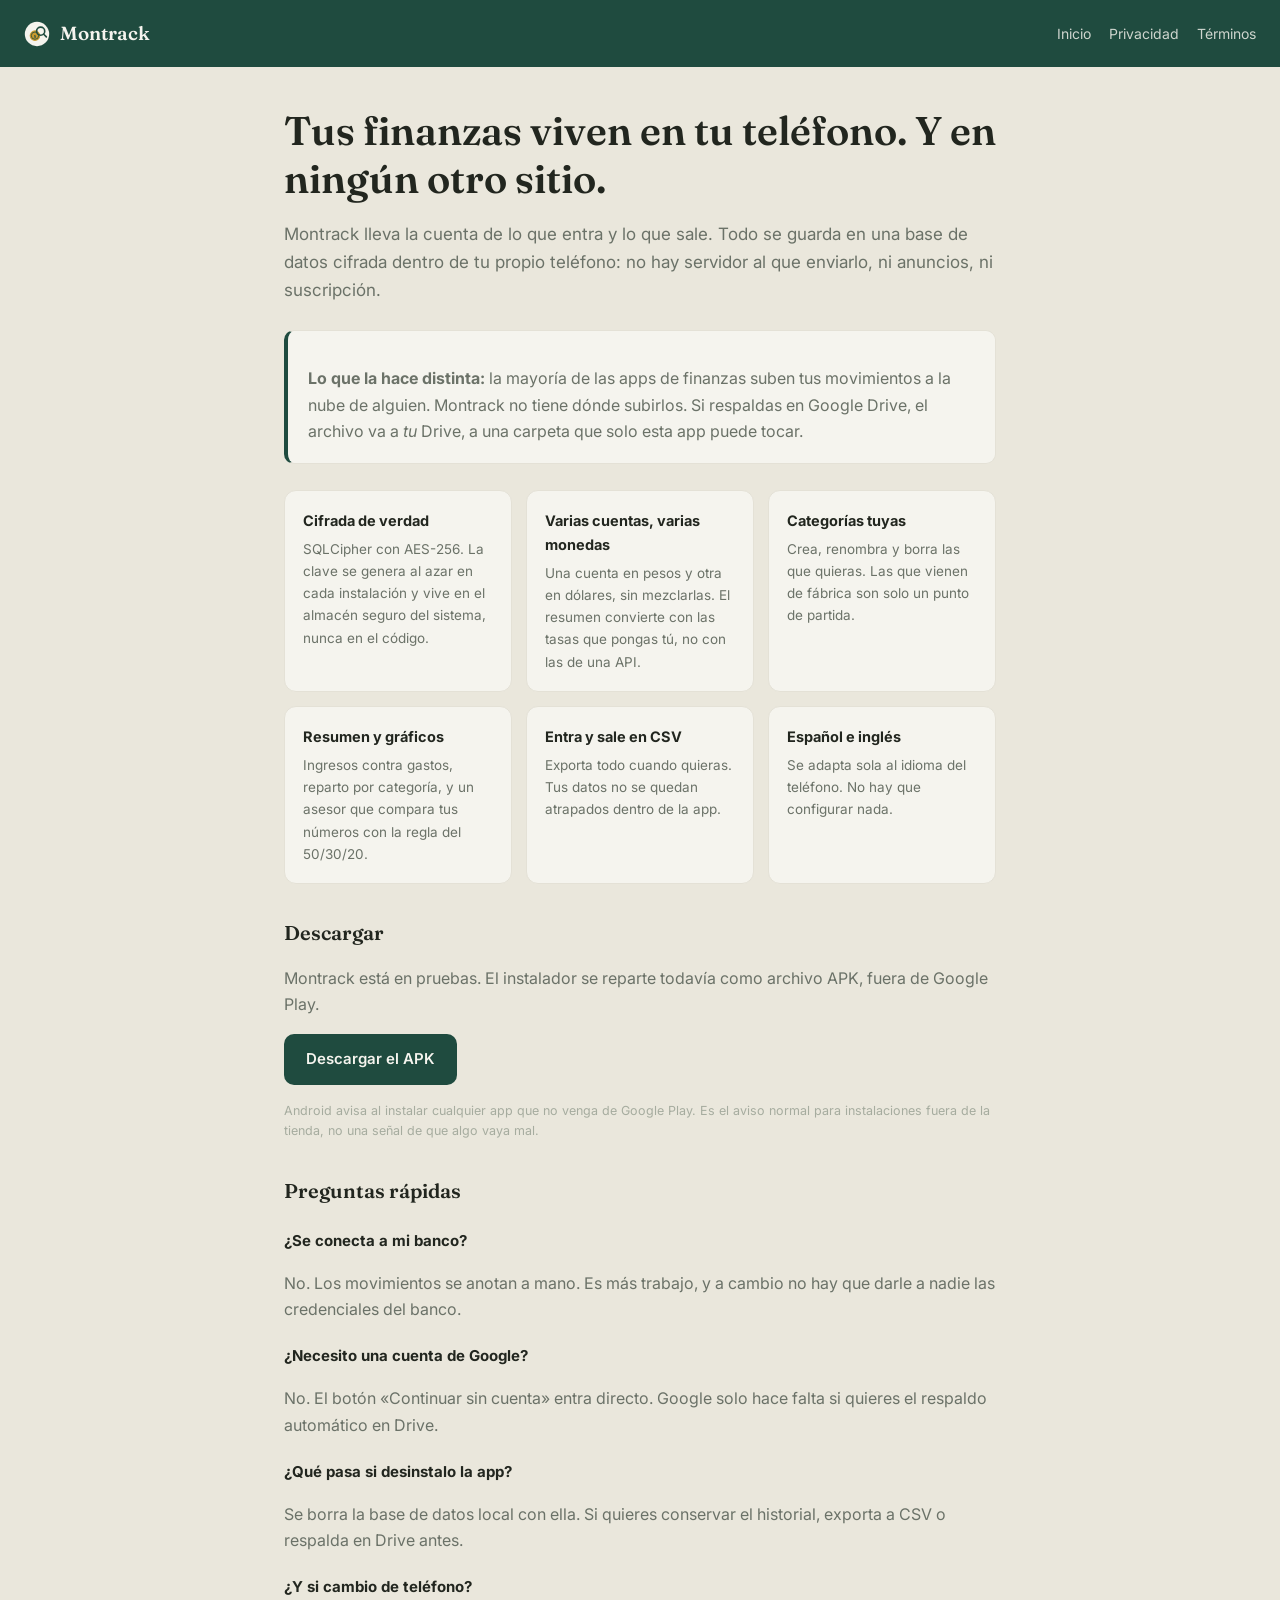
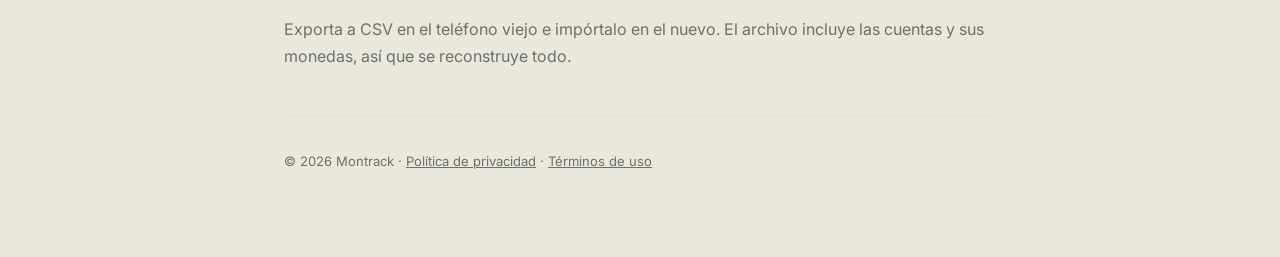
==== index.html @ bc291627 "Sitio de Montrack para app.869thesign.com Página informativa de la app, separada del repositorio del" ====
<!DOCTYPE html>
<html lang="es">
<head>
<meta charset="UTF-8" />
<meta name="viewport" content="width=device-width, initial-scale=1" />
<title>Montrack — Tus finanzas, en tu teléfono y de nadie más</title>
<meta name="description" content="App de finanzas personales para Android. Base de datos cifrada en tu propio teléfono, sin servidores, sin anuncios y sin suscripción." />
<link rel="preconnect" href="https://fonts.googleapis.com" />
<link rel="preconnect" href="https://fonts.gstatic.com" crossorigin />
<link href="https://fonts.googleapis.com/css2?family=Fraunces:opsz,wght@9..144,500;9..144,600&family=Inter:wght@400;500;600&family=IBM+Plex+Mono:wght@500&display=swap" rel="stylesheet" />
<link rel="stylesheet" href="/estilo.css" />
</head>
<body>

<header class="cabecera">
  <div class="marca">
    <svg width="26" height="26" viewBox="0 0 64 64" aria-hidden="true">
      <circle cx="32" cy="32" r="30" fill="#F5F4EE" />
      <circle cx="27" cy="36" r="13" fill="#C99A2E" />
      <circle cx="27" cy="36" r="9" fill="none" stroke="#1F4B3F" stroke-width="2" />
      <text x="27" y="41" text-anchor="middle" font-size="12" font-weight="700" fill="#1F4B3F" font-family="Georgia, serif">$</text>
      <circle cx="41" cy="25" r="10" fill="none" stroke="#1F4B3F" stroke-width="4" />
      <line x1="48" y1="32" x2="55" y2="39" stroke="#1F4B3F" stroke-width="4" stroke-linecap="round" />
    </svg>
    Montrack
  </div>
  <nav>
    <a href="/">Inicio</a>
    <a href="/privacy/">Privacidad</a>
    <a href="/terms/">Términos</a>
  </nav>
</header>

<main class="contenido">
  <h1>Tus finanzas viven en tu teléfono. Y en ningún otro sitio.</h1>
  <p class="entrada">
    Montrack lleva la cuenta de lo que entra y lo que sale. Todo se guarda en
    una base de datos cifrada dentro de tu propio teléfono: no hay servidor
    al que enviarlo, ni anuncios, ni suscripción.
  </p>

  <div class="destacado">
    <p><strong>Lo que la hace distinta:</strong> la mayoría de las apps de
    finanzas suben tus movimientos a la nube de alguien. Montrack no tiene
    dónde subirlos. Si respaldas en Google Drive, el archivo va a
    <em>tu</em> Drive, a una carpeta que solo esta app puede tocar.</p>
  </div>

  <div class="rejilla">
    <div class="rasgo">
      <h3>Cifrada de verdad</h3>
      <p>SQLCipher con AES-256. La clave se genera al azar en cada
      instalación y vive en el almacén seguro del sistema, nunca en el código.</p>
    </div>
    <div class="rasgo">
      <h3>Varias cuentas, varias monedas</h3>
      <p>Una cuenta en pesos y otra en dólares, sin mezclarlas. El resumen
      convierte con las tasas que pongas tú, no con las de una API.</p>
    </div>
    <div class="rasgo">
      <h3>Categorías tuyas</h3>
      <p>Crea, renombra y borra las que quieras. Las que vienen de fábrica
      son solo un punto de partida.</p>
    </div>
    <div class="rasgo">
      <h3>Resumen y gráficos</h3>
      <p>Ingresos contra gastos, reparto por categoría, y un asesor que
      compara tus números con la regla del 50/30/20.</p>
    </div>
    <div class="rasgo">
      <h3>Entra y sale en CSV</h3>
      <p>Exporta todo cuando quieras. Tus datos no se quedan atrapados
      dentro de la app.</p>
    </div>
    <div class="rasgo">
      <h3>Español e inglés</h3>
      <p>Se adapta sola al idioma del teléfono. No hay que configurar nada.</p>
    </div>
  </div>

  <h2>Descargar</h2>
  <p>
    Montrack está en pruebas. El instalador se reparte todavía como archivo
    APK, fuera de Google Play.
  </p>
  <p>
    <a class="boton" href="https://github.com/lgayc/montrack-web/releases/latest">Descargar el APK</a>
  </p>
  <p class="nota-boton">
    Android avisa al instalar cualquier app que no venga de Google Play. Es
    el aviso normal para instalaciones fuera de la tienda, no una señal de
    que algo vaya mal.
  </p>

  <h2>Preguntas rápidas</h2>

  <h3>¿Se conecta a mi banco?</h3>
  <p>No. Los movimientos se anotan a mano. Es más trabajo, y a cambio no hay
  que darle a nadie las credenciales del banco.</p>

  <h3>¿Necesito una cuenta de Google?</h3>
  <p>No. El botón «Continuar sin cuenta» entra directo. Google solo hace
  falta si quieres el respaldo automático en Drive.</p>

  <h3>¿Qué pasa si desinstalo la app?</h3>
  <p>Se borra la base de datos local con ella. Si quieres conservar el
  historial, exporta a CSV o respalda en Drive antes.</p>

  <h3>¿Y si cambio de teléfono?</h3>
  <p>Exporta a CSV en el teléfono viejo e impórtalo en el nuevo. El archivo
  incluye las cuentas y sus monedas, así que se reconstruye todo.</p>

  <footer class="pie">
    <p>
      © 2026 Montrack · <a href="/privacy/">Política de privacidad</a> ·
      <a href="/terms/">Términos de uso</a>
    </p>
  </footer>
</main>

</body>
</html>
---- estilo.css ----
/* Misma identidad visual que la app: verde profundo, papel cálido,
   Fraunces para titulares e Inter para el texto. */
:root {
  --tinta: #22261F;
  --tinta-suave: #6B7268;
  --tinta-tenue: #A6AC9F;
  --verde: #1F4B3F;
  --verde-claro: #2E7D5B;
  --oro: #C99A2E;
  --papel: #F5F4EE;
  --papel-hondo: #EAE7DC;
  --borde: #E4E1D6;
  --display: 'Fraunces', Georgia, serif;
  --cuerpo: 'Inter', -apple-system, BlinkMacSystemFont, sans-serif;
  --mono: 'IBM Plex Mono', ui-monospace, monospace;
}

* { box-sizing: border-box; }
body {
  margin: 0; background: var(--papel-hondo); color: var(--tinta);
  font-family: var(--cuerpo); line-height: 1.65; -webkit-font-smoothing: antialiased;
}
a { color: var(--verde); }

.cabecera {
  background: var(--verde); color: var(--papel);
  padding: 18px 24px; display: flex; align-items: center; justify-content: space-between;
  flex-wrap: wrap; gap: 12px;
}
.marca { display: flex; align-items: center; gap: 10px; font-family: var(--display); font-weight: 600; font-size: 19px; }
.cabecera nav { display: flex; gap: 18px; font-size: 14px; }
.cabecera nav a { color: var(--papel); opacity: .82; text-decoration: none; }
.cabecera nav a:hover { opacity: 1; text-decoration: underline; }

.contenido { max-width: 760px; margin: 0 auto; padding: 40px 24px 72px; }
.tarjeta { background: var(--papel); border: 1px solid var(--borde); border-radius: 14px; padding: 28px; }

h1 { font-family: var(--display); font-weight: 600; font-size: clamp(28px, 5vw, 40px); line-height: 1.2; margin: 0 0 14px; }
h2 { font-family: var(--display); font-weight: 600; font-size: 20px; margin: 32px 0 10px; }
h3 { font-size: 15px; margin: 22px 0 6px; }
p, li { color: var(--tinta-suave); }
.entrada { font-size: 17px; }

.rejilla { display: grid; grid-template-columns: repeat(auto-fit, minmax(220px, 1fr)); gap: 14px; margin: 26px 0; }
.rasgo { background: var(--papel); border: 1px solid var(--borde); border-radius: 12px; padding: 18px; }
.rasgo h3 { margin: 0 0 5px; color: var(--tinta); font-size: 14.5px; }
.rasgo p { margin: 0; font-size: 13.5px; }

.destacado {
  background: var(--papel); border: 1px solid var(--borde); border-left: 4px solid var(--verde);
  border-radius: 10px; padding: 18px 20px; margin: 26px 0;
}
.destacado p:last-child { margin-bottom: 0; }

.boton {
  display: inline-flex; align-items: center; gap: 8px; background: var(--verde); color: var(--papel);
  padding: 13px 22px; border-radius: 10px; text-decoration: none; font-weight: 600; font-size: 15px;
}
.boton:hover { background: #17392F; }
.nota-boton { font-size: 12.5px; color: var(--tinta-tenue); margin-top: 10px; }

table { width: 100%; border-collapse: collapse; margin: 16px 0; font-size: 14px; }
th, td { text-align: left; padding: 10px 12px; border-bottom: 1px solid var(--borde); vertical-align: top; }
th { color: var(--tinta); font-weight: 600; }
td { color: var(--tinta-suave); }
.envoltorio-tabla { overflow-x: auto; }

code { font-family: var(--mono); font-size: .9em; background: var(--papel-hondo); padding: 2px 6px; border-radius: 5px; }

.pie { border-top: 1px solid var(--borde); margin-top: 46px; padding-top: 22px; font-size: 13px; color: var(--tinta-tenue); }
.pie a { color: var(--tinta-suave); }
.fecha { font-family: var(--mono); font-size: 12.5px; color: var(--tinta-tenue); }

@media (prefers-color-scheme: dark) {
  :root {
    --tinta: #ECEAE1; --tinta-suave: #B4BAAE; --tinta-tenue: #7E8479;
    --papel: #23261F; --papel-hondo: #1A1C17; --borde: #343830;
  }
  a, .pie a { color: #8FC4AC; }
  .boton { background: var(--verde-claro); color: #12140F; }
  .boton:hover { background: #3D9C73; }
}
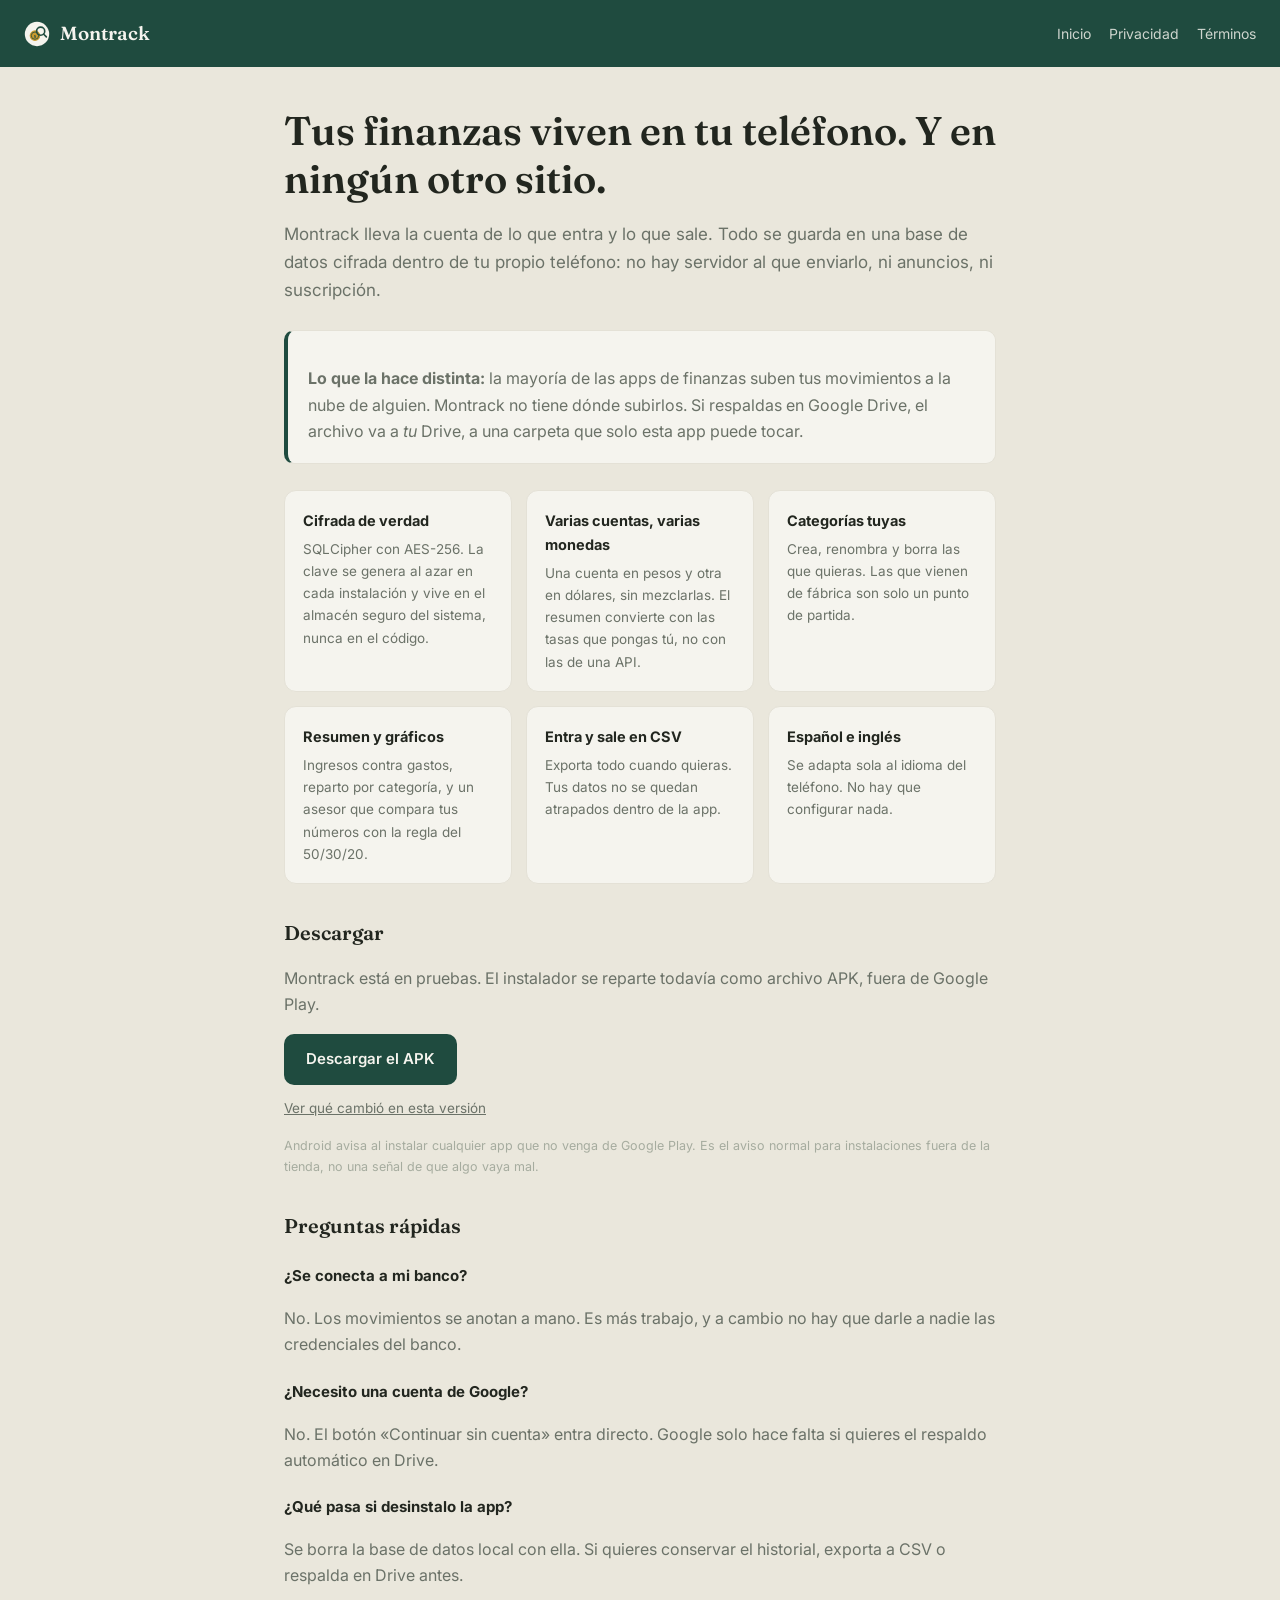
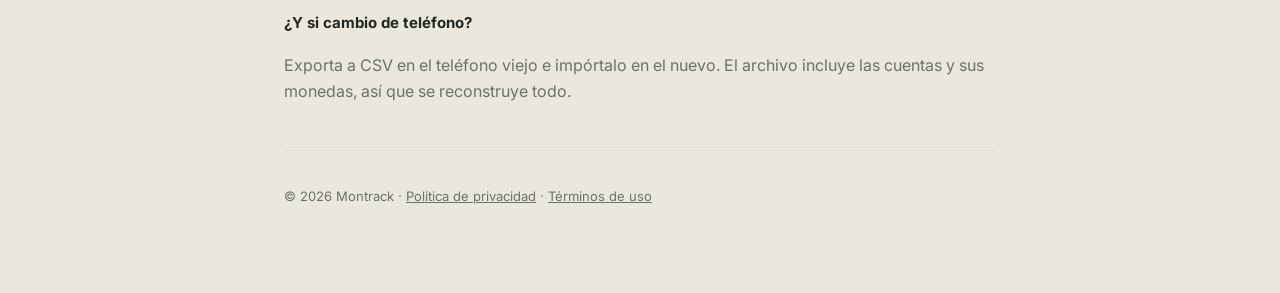
==== commit f14959e8: "El botón descarga el APK, ya no lleva a la página de GitHub Quien pinchaba "Descargar el APK" aterri" ====
--- a/index.html
+++ b/index.html
@@ -26,8 +26,8 @@
   </div>
   <nav>
     <a href="/">Inicio</a>
-    <a href="/privacy/">Privacidad</a>
-    <a href="/terms/">Términos</a>
+    <a href="/privacy">Privacidad</a>
+    <a href="/terms">Términos</a>
   </nav>
 </header>
 
@@ -84,7 +84,9 @@
     APK, fuera de Google Play.
   </p>
   <p>
-    <a class="boton" href="https://github.com/lgayc/montrack-web/releases/latest">Descargar el APK</a>
+    <a class="boton" href="https://github.com/lgayc/montrack-web/releases/latest/download/montrack-1.0.57.apk">Descargar el APK</a>
+    <br>
+    <a class="enlace-menor" href="https://github.com/lgayc/montrack-web/releases/latest">Ver qué cambió en esta versión</a>
   </p>
   <p class="nota-boton">
     Android avisa al instalar cualquier app que no venga de Google Play. Es
@@ -112,8 +114,8 @@
 
   <footer class="pie">
     <p>
-      © 2026 Montrack · <a href="/privacy/">Política de privacidad</a> ·
-      <a href="/terms/">Términos de uso</a>
+      © 2026 Montrack · <a href="/privacy">Política de privacidad</a> ·
+      <a href="/terms">Términos de uso</a>
     </p>
   </footer>
 </main>
--- a/estilo.css
+++ b/estilo.css
@@ -58,6 +58,10 @@
 }
 .boton:hover { background: #17392F; }
 .nota-boton { font-size: 12.5px; color: var(--tinta-tenue); margin-top: 10px; }
+.enlace-menor {
+  display: inline-block; margin-top: 12px; font-size: 13.5px;
+  color: var(--tinta-suave); text-decoration: underline;
+}
 
 table { width: 100%; border-collapse: collapse; margin: 16px 0; font-size: 14px; }
 th, td { text-align: left; padding: 10px 12px; border-bottom: 1px solid var(--borde); vertical-align: top; }
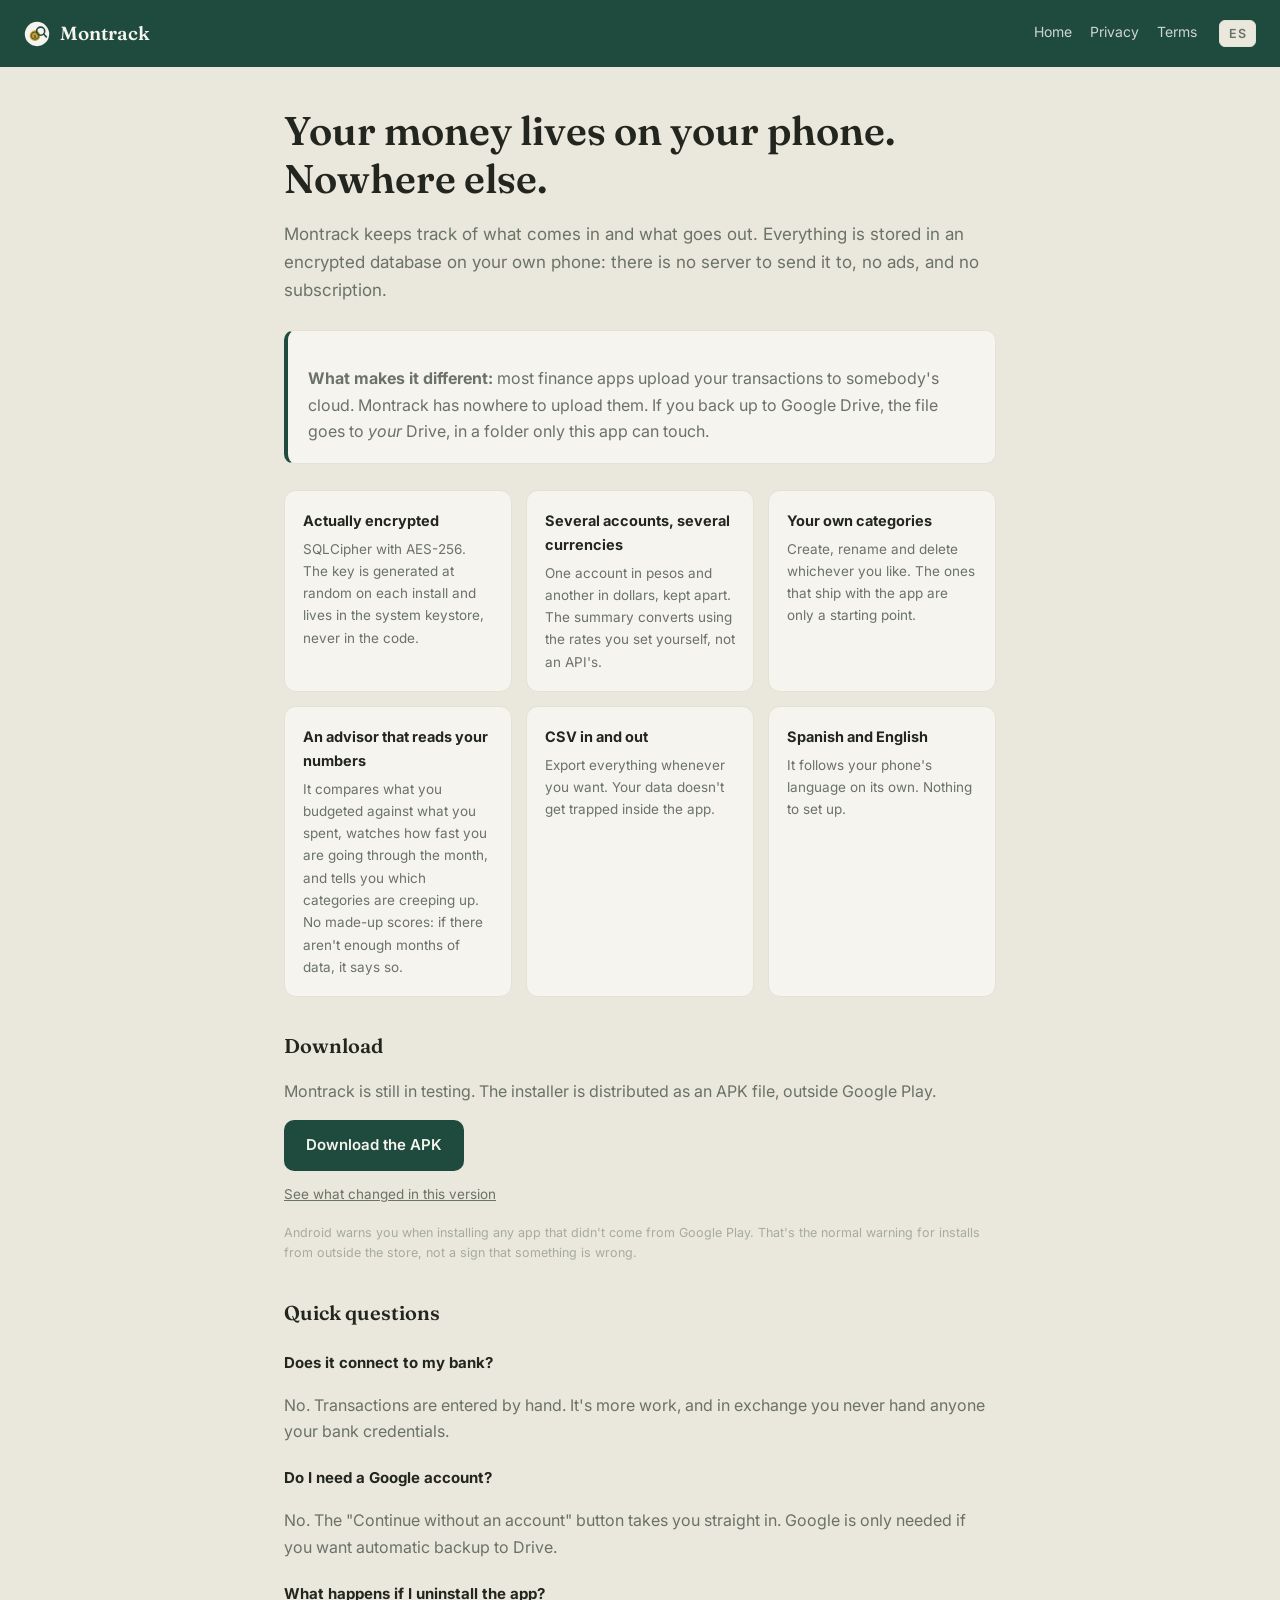
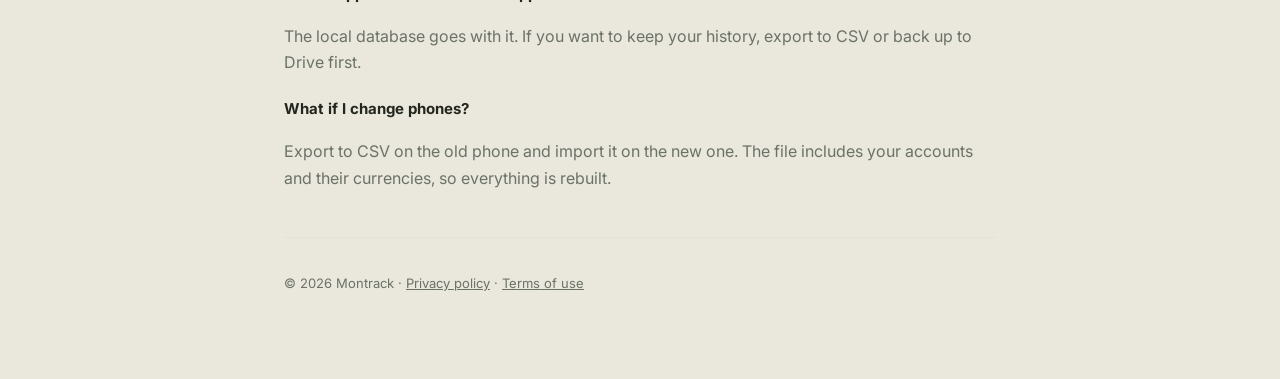
==== commit aa39dd6b: "La portada sigue el idioma del teléfono, como la app La app se adapta sola a es/en y la web estaba s" ====
--- a/index.html
+++ b/index.html
@@ -1,5 +1,5 @@
 <!DOCTYPE html>
-<html lang="es">
+<html lang="es" data-idioma="es">
 <head>
 <meta charset="UTF-8" />
 <meta name="viewport" content="width=device-width, initial-scale=1" />
@@ -8,7 +8,92 @@
 <link rel="preconnect" href="https://fonts.googleapis.com" />
 <link rel="preconnect" href="https://fonts.gstatic.com" crossorigin />
 <link href="https://fonts.googleapis.com/css2?family=Fraunces:opsz,wght@9..144,500;9..144,600&family=Inter:wght@400;500;600&family=IBM+Plex+Mono:wght@500&display=swap" rel="stylesheet" />
+
+<!-- Las dos reglas del idioma van aquí dentro, no solo en estilo.css: si la
+     hoja externa tarda, la página se pintaría con los dos idiomas a la vez. -->
+<style>
+  html[data-idioma="es"] [lang="en"] { display: none; }
+  html[data-idioma="en"] [lang="es"] { display: none; }
+</style>
+
 <link rel="stylesheet" href="/estilo.css" />
+
+<!--
+  El idioma, decidido antes de pintar.
+
+  La app se adapta al idioma del teléfono, y la web tenía que hacer lo
+  mismo: a un enlace compartido llega gente con el teléfono en inglés.
+
+  Va aquí, en línea y antes del <body>, a propósito. Si se decidiera
+  después de cargar la página, se vería el español un instante y luego
+  saltaría al inglés. El mismo motivo por el que la app guarda el tema en
+  localStorage y lo lee de forma síncrona antes del primer dibujo.
+-->
+<script>
+(function () {
+  var CLAVE = 'montrack_idioma';
+
+  var TEXTOS = {
+    es: {
+      titulo: 'Montrack — Tus finanzas, en tu teléfono y de nadie más',
+      descripcion: 'App de finanzas personales para Android. Base de datos cifrada en tu propio teléfono, sin servidores, sin anuncios y sin suscripción.'
+    },
+    en: {
+      titulo: 'Montrack — Your money, on your phone and nobody else’s',
+      descripcion: 'Personal finance app for Android. An encrypted database on your own phone: no servers, no ads, no subscription.'
+    }
+  };
+
+  /** Lo que eligió la persona manda; si no eligió, lo que diga el navegador. */
+  function elegido() {
+    try {
+      var guardado = localStorage.getItem(CLAVE);
+      if (guardado === 'es' || guardado === 'en') return guardado;
+    } catch (e) {
+      // En una ventana privada o con el almacenamiento bloqueado esto
+      // lanza. No es motivo para no cargar la página.
+    }
+    var suyo = (navigator.language || 'es').toLowerCase();
+    return suyo.indexOf('es') === 0 ? 'es' : 'en';
+  }
+
+  function poner(idioma, recordar) {
+    var raiz = document.documentElement;
+    raiz.setAttribute('data-idioma', idioma);
+    raiz.setAttribute('lang', idioma);
+
+    document.title = TEXTOS[idioma].titulo;
+    var meta = document.querySelector('meta[name="description"]');
+    if (meta) meta.setAttribute('content', TEXTOS[idioma].descripcion);
+
+    var botones = document.querySelectorAll('[data-ir]');
+    for (var i = 0; i < botones.length; i++) {
+      var suyo = botones[i].getAttribute('data-ir');
+      botones[i].setAttribute('aria-current', suyo === idioma ? 'true' : 'false');
+    }
+
+    if (recordar) {
+      try { localStorage.setItem(CLAVE, idioma); } catch (e) { /* ídem */ }
+    }
+  }
+
+  poner(elegido(), false);
+
+  // Delegado en el documento: el conmutador está en el <body>, que todavía
+  // no existe cuando esto corre.
+  document.addEventListener('click', function (ev) {
+    var boton = ev.target.closest && ev.target.closest('[data-ir]');
+    if (!boton) return;
+    ev.preventDefault();
+    poner(boton.getAttribute('data-ir'), true);
+  });
+
+  // Y al terminar de cargar, para marcar el botón activo.
+  document.addEventListener('DOMContentLoaded', function () {
+    poner(document.documentElement.getAttribute('data-idioma'), false);
+  });
+})();
+</script>
 </head>
 <body>
 
@@ -25,98 +110,203 @@
     Montrack
   </div>
   <nav>
-    <a href="/">Inicio</a>
-    <a href="/privacy">Privacidad</a>
-    <a href="/terms">Términos</a>
+    <a href="/" lang="es">Inicio</a>
+    <a href="/" lang="en">Home</a>
+    <a href="/privacy" lang="es">Privacidad</a>
+    <a href="/privacy" lang="en">Privacy</a>
+    <a href="/terms" lang="es">Términos</a>
+    <a href="/terms" lang="en">Terms</a>
+    <span class="idiomas">
+      <button type="button" data-ir="es" lang="en" title="Ver esta página en español">ES</button>
+      <button type="button" data-ir="en" lang="es" title="See this page in English">EN</button>
+    </span>
   </nav>
 </header>
 
 <main class="contenido">
-  <h1>Tus finanzas viven en tu teléfono. Y en ningún otro sitio.</h1>
-  <p class="entrada">
-    Montrack lleva la cuenta de lo que entra y lo que sale. Todo se guarda en
-    una base de datos cifrada dentro de tu propio teléfono: no hay servidor
-    al que enviarlo, ni anuncios, ni suscripción.
+
+  <!-- ===================== ESPAÑOL ===================== -->
+  <div lang="es">
+    <h1>Tus finanzas viven en tu teléfono. Y en ningún otro sitio.</h1>
+    <p class="entrada">
+      Montrack lleva la cuenta de lo que entra y lo que sale. Todo se guarda en
+      una base de datos cifrada dentro de tu propio teléfono: no hay servidor
+      al que enviarlo, ni anuncios, ni suscripción.
+    </p>
+
+    <div class="destacado">
+      <p><strong>Lo que la hace distinta:</strong> la mayoría de las apps de
+      finanzas suben tus movimientos a la nube de alguien. Montrack no tiene
+      dónde subirlos. Si respaldas en Google Drive, el archivo va a
+      <em>tu</em> Drive, a una carpeta que solo esta app puede tocar.</p>
+    </div>
+
+    <div class="rejilla">
+      <div class="rasgo">
+        <h3>Cifrada de verdad</h3>
+        <p>SQLCipher con AES-256. La clave se genera al azar en cada
+        instalación y vive en el almacén seguro del sistema, nunca en el código.</p>
+      </div>
+      <div class="rasgo">
+        <h3>Varias cuentas, varias monedas</h3>
+        <p>Una cuenta en pesos y otra en dólares, sin mezclarlas. El resumen
+        convierte con las tasas que pongas tú, no con las de una API.</p>
+      </div>
+      <div class="rasgo">
+        <h3>Categorías tuyas</h3>
+        <p>Crea, renombra y borra las que quieras. Las que vienen de fábrica
+        son solo un punto de partida.</p>
+      </div>
+      <div class="rasgo">
+        <h3>Un asesor que lee tus números</h3>
+        <p>Compara lo presupuestado con lo gastado, mira a qué ritmo vas en el
+        mes y te dice qué categorías se te están subiendo. Sin puntuaciones
+        inventadas: si no hay meses suficientes, lo dice.</p>
+      </div>
+      <div class="rasgo">
+        <h3>Entra y sale en CSV</h3>
+        <p>Exporta todo cuando quieras. Tus datos no se quedan atrapados
+        dentro de la app.</p>
+      </div>
+      <div class="rasgo">
+        <h3>Español e inglés</h3>
+        <p>Se adapta sola al idioma del teléfono. No hay que configurar nada.</p>
+      </div>
+    </div>
+
+    <h2>Descargar</h2>
+    <p>
+      Montrack está en pruebas. El instalador se reparte todavía como archivo
+      APK, fuera de Google Play.
+    </p>
+  </div>
+
+  <!-- ===================== ENGLISH ===================== -->
+  <div lang="en">
+    <h1>Your money lives on your phone. Nowhere else.</h1>
+    <p class="entrada">
+      Montrack keeps track of what comes in and what goes out. Everything is
+      stored in an encrypted database on your own phone: there is no server to
+      send it to, no ads, and no subscription.
+    </p>
+
+    <div class="destacado">
+      <p><strong>What makes it different:</strong> most finance apps upload
+      your transactions to somebody's cloud. Montrack has nowhere to upload
+      them. If you back up to Google Drive, the file goes to <em>your</em>
+      Drive, in a folder only this app can touch.</p>
+    </div>
+
+    <div class="rejilla">
+      <div class="rasgo">
+        <h3>Actually encrypted</h3>
+        <p>SQLCipher with AES-256. The key is generated at random on each
+        install and lives in the system keystore, never in the code.</p>
+      </div>
+      <div class="rasgo">
+        <h3>Several accounts, several currencies</h3>
+        <p>One account in pesos and another in dollars, kept apart. The summary
+        converts using the rates you set yourself, not an API's.</p>
+      </div>
+      <div class="rasgo">
+        <h3>Your own categories</h3>
+        <p>Create, rename and delete whichever you like. The ones that ship
+        with the app are only a starting point.</p>
+      </div>
+      <div class="rasgo">
+        <h3>An advisor that reads your numbers</h3>
+        <p>It compares what you budgeted against what you spent, watches how
+        fast you are going through the month, and tells you which categories
+        are creeping up. No made-up scores: if there aren't enough months of
+        data, it says so.</p>
+      </div>
+      <div class="rasgo">
+        <h3>CSV in and out</h3>
+        <p>Export everything whenever you want. Your data doesn't get trapped
+        inside the app.</p>
+      </div>
+      <div class="rasgo">
+        <h3>Spanish and English</h3>
+        <p>It follows your phone's language on its own. Nothing to set up.</p>
+      </div>
+    </div>
+
+    <h2>Download</h2>
+    <p>
+      Montrack is still in testing. The installer is distributed as an APK
+      file, outside Google Play.
+    </p>
+  </div>
+
+  <!-- Los enlaces de descarga son los mismos en los dos idiomas: un solo
+       sitio que cambiar cuando cambie el adjunto de la release. -->
+  <p>
+    <a class="boton" href="https://github.com/lgayc/montrack-web/releases/latest/download/montrack-1.0.57.apk" lang="es">Descargar el APK</a>
+    <a class="boton" href="https://github.com/lgayc/montrack-web/releases/latest/download/montrack-1.0.57.apk" lang="en">Download the APK</a>
+    <br>
+    <a class="enlace-menor" href="https://github.com/lgayc/montrack-web/releases/latest" lang="es">Ver qué cambió en esta versión</a>
+    <a class="enlace-menor" href="https://github.com/lgayc/montrack-web/releases/latest" lang="en">See what changed in this version</a>
   </p>
-
-  <div class="destacado">
-    <p><strong>Lo que la hace distinta:</strong> la mayoría de las apps de
-    finanzas suben tus movimientos a la nube de alguien. Montrack no tiene
-    dónde subirlos. Si respaldas en Google Drive, el archivo va a
-    <em>tu</em> Drive, a una carpeta que solo esta app puede tocar.</p>
-  </div>
-
-  <div class="rejilla">
-    <div class="rasgo">
-      <h3>Cifrada de verdad</h3>
-      <p>SQLCipher con AES-256. La clave se genera al azar en cada
-      instalación y vive en el almacén seguro del sistema, nunca en el código.</p>
-    </div>
-    <div class="rasgo">
-      <h3>Varias cuentas, varias monedas</h3>
-      <p>Una cuenta en pesos y otra en dólares, sin mezclarlas. El resumen
-      convierte con las tasas que pongas tú, no con las de una API.</p>
-    </div>
-    <div class="rasgo">
-      <h3>Categorías tuyas</h3>
-      <p>Crea, renombra y borra las que quieras. Las que vienen de fábrica
-      son solo un punto de partida.</p>
-    </div>
-    <div class="rasgo">
-      <h3>Resumen y gráficos</h3>
-      <p>Ingresos contra gastos, reparto por categoría, y un asesor que
-      compara tus números con la regla del 50/30/20.</p>
-    </div>
-    <div class="rasgo">
-      <h3>Entra y sale en CSV</h3>
-      <p>Exporta todo cuando quieras. Tus datos no se quedan atrapados
-      dentro de la app.</p>
-    </div>
-    <div class="rasgo">
-      <h3>Español e inglés</h3>
-      <p>Se adapta sola al idioma del teléfono. No hay que configurar nada.</p>
-    </div>
-  </div>
-
-  <h2>Descargar</h2>
-  <p>
-    Montrack está en pruebas. El instalador se reparte todavía como archivo
-    APK, fuera de Google Play.
-  </p>
-  <p>
-    <a class="boton" href="https://github.com/lgayc/montrack-web/releases/latest/download/montrack-1.0.57.apk">Descargar el APK</a>
-    <br>
-    <a class="enlace-menor" href="https://github.com/lgayc/montrack-web/releases/latest">Ver qué cambió en esta versión</a>
-  </p>
-  <p class="nota-boton">
+  <p class="nota-boton" lang="es">
     Android avisa al instalar cualquier app que no venga de Google Play. Es
     el aviso normal para instalaciones fuera de la tienda, no una señal de
     que algo vaya mal.
   </p>
-
-  <h2>Preguntas rápidas</h2>
-
-  <h3>¿Se conecta a mi banco?</h3>
-  <p>No. Los movimientos se anotan a mano. Es más trabajo, y a cambio no hay
-  que darle a nadie las credenciales del banco.</p>
-
-  <h3>¿Necesito una cuenta de Google?</h3>
-  <p>No. El botón «Continuar sin cuenta» entra directo. Google solo hace
-  falta si quieres el respaldo automático en Drive.</p>
-
-  <h3>¿Qué pasa si desinstalo la app?</h3>
-  <p>Se borra la base de datos local con ella. Si quieres conservar el
-  historial, exporta a CSV o respalda en Drive antes.</p>
-
-  <h3>¿Y si cambio de teléfono?</h3>
-  <p>Exporta a CSV en el teléfono viejo e impórtalo en el nuevo. El archivo
-  incluye las cuentas y sus monedas, así que se reconstruye todo.</p>
+  <p class="nota-boton" lang="en">
+    Android warns you when installing any app that didn't come from Google
+    Play. That's the normal warning for installs from outside the store, not
+    a sign that something is wrong.
+  </p>
+
+  <div lang="es">
+    <h2>Preguntas rápidas</h2>
+
+    <h3>¿Se conecta a mi banco?</h3>
+    <p>No. Los movimientos se anotan a mano. Es más trabajo, y a cambio no hay
+    que darle a nadie las credenciales del banco.</p>
+
+    <h3>¿Necesito una cuenta de Google?</h3>
+    <p>No. El botón «Continuar sin cuenta» entra directo. Google solo hace
+    falta si quieres el respaldo automático en Drive.</p>
+
+    <h3>¿Qué pasa si desinstalo la app?</h3>
+    <p>Se borra la base de datos local con ella. Si quieres conservar el
+    historial, exporta a CSV o respalda en Drive antes.</p>
+
+    <h3>¿Y si cambio de teléfono?</h3>
+    <p>Exporta a CSV en el teléfono viejo e impórtalo en el nuevo. El archivo
+    incluye las cuentas y sus monedas, así que se reconstruye todo.</p>
+  </div>
+
+  <div lang="en">
+    <h2>Quick questions</h2>
+
+    <h3>Does it connect to my bank?</h3>
+    <p>No. Transactions are entered by hand. It's more work, and in exchange
+    you never hand anyone your bank credentials.</p>
+
+    <h3>Do I need a Google account?</h3>
+    <p>No. The "Continue without an account" button takes you straight in.
+    Google is only needed if you want automatic backup to Drive.</p>
+
+    <h3>What happens if I uninstall the app?</h3>
+    <p>The local database goes with it. If you want to keep your history,
+    export to CSV or back up to Drive first.</p>
+
+    <h3>What if I change phones?</h3>
+    <p>Export to CSV on the old phone and import it on the new one. The file
+    includes your accounts and their currencies, so everything is rebuilt.</p>
+  </div>
 
   <footer class="pie">
-    <p>
+    <p lang="es">
       © 2026 Montrack · <a href="/privacy">Política de privacidad</a> ·
       <a href="/terms">Términos de uso</a>
     </p>
+    <p lang="en">
+      © 2026 Montrack · <a href="/privacy">Privacy policy</a> ·
+      <a href="/terms">Terms of use</a>
+    </p>
   </footer>
 </main>
 
--- a/estilo.css
+++ b/estilo.css
@@ -63,6 +63,25 @@
   color: var(--tinta-suave); text-decoration: underline;
 }
 
+/* El idioma. Estas dos reglas están TAMBIÉN en línea dentro del <head> de
+   index.html: si esta hoja tarda en llegar, la página se pintaría con los
+   dos idiomas a la vez. Aquí quedan para las demás páginas. */
+html[data-idioma="es"] [lang="en"] { display: none; }
+html[data-idioma="en"] [lang="es"] { display: none; }
+
+/* El conmutador ES / EN. Cada botón se muestra solo cuando NO es el idioma
+   activo (lleva lang del idioma contrario), así que nunca hay que pintar
+   uno "apagado": se ve únicamente el que lleva a algún sitio. */
+.idiomas { display: inline-flex; gap: 4px; margin-left: 4px; }
+.idiomas button {
+  font-family: var(--cuerpo); font-size: 12.5px; font-weight: 600;
+  letter-spacing: .04em;
+  color: var(--tinta-suave); background: var(--papel-hondo);
+  border: 1px solid var(--borde); border-radius: 6px;
+  padding: 5px 9px; cursor: pointer;
+}
+.idiomas button:hover { color: var(--tinta); border-color: var(--tinta-tenue); }
+
 table { width: 100%; border-collapse: collapse; margin: 16px 0; font-size: 14px; }
 th, td { text-align: left; padding: 10px 12px; border-bottom: 1px solid var(--borde); vertical-align: top; }
 th { color: var(--tinta); font-weight: 600; }
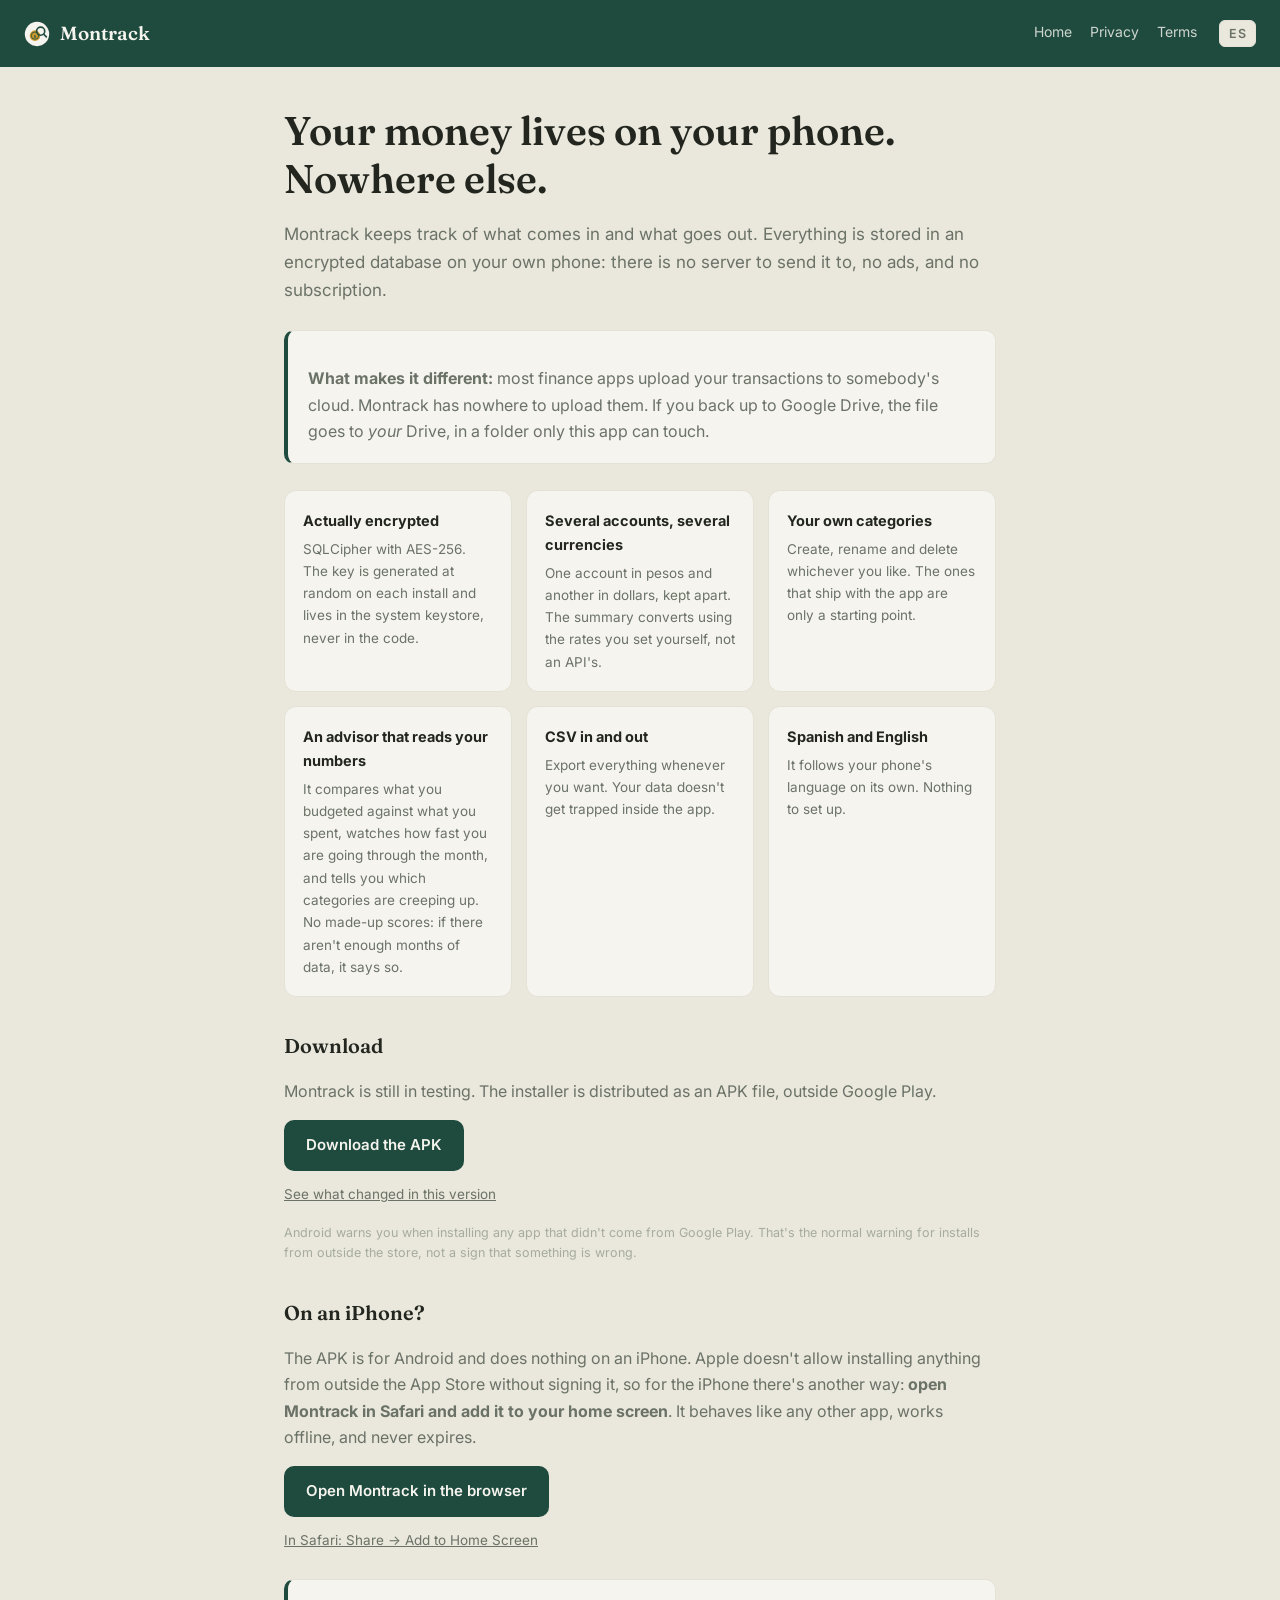
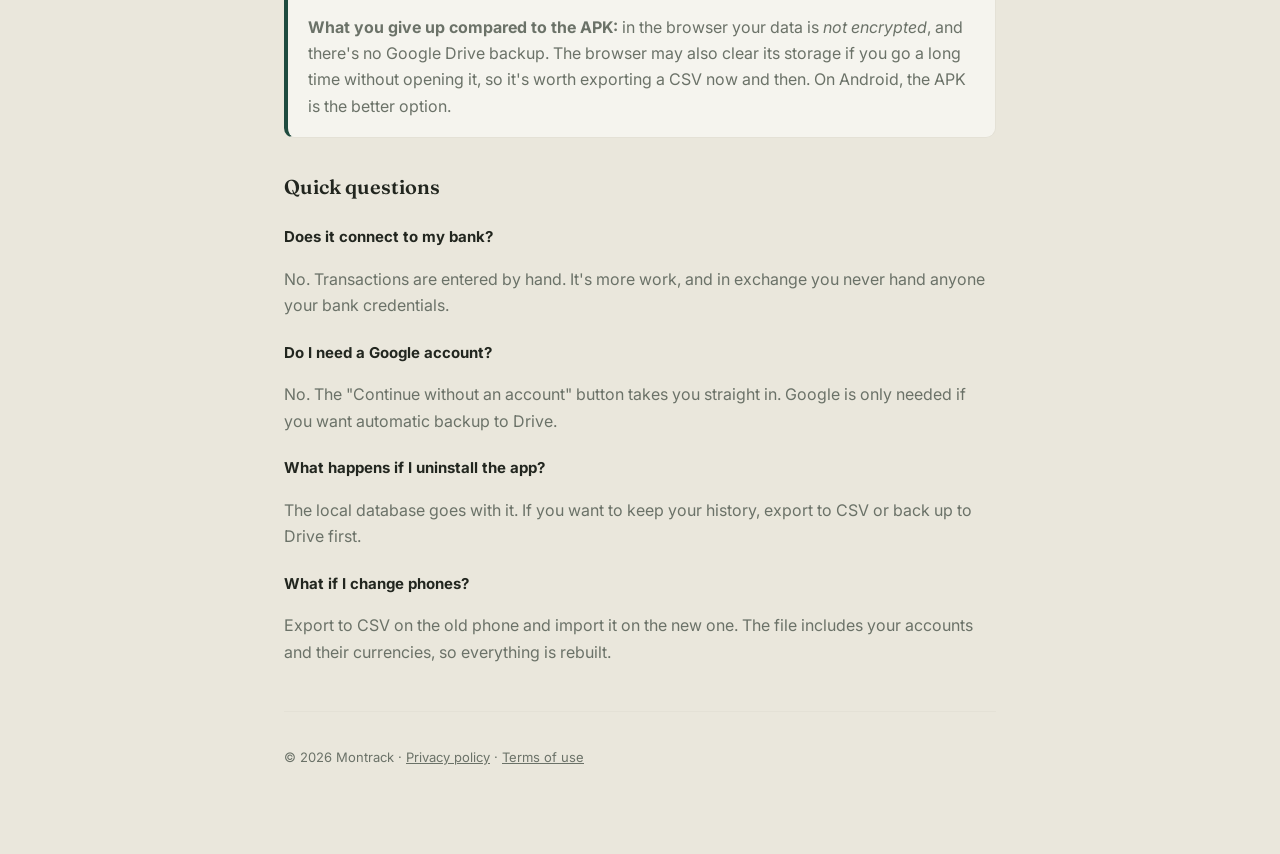
==== commit b7bf957a: "La PWA publicada en /app/: Montrack en un iPhone, sin pagar nada Estaba compilada y probada desde ha" ====
--- a/index.html
+++ b/index.html
@@ -1,5 +1,7 @@
 <!DOCTYPE html>
-<html lang="es" data-idioma="es">
+<html lang="es" data-idioma="es"
+      data-titulo-en="Montrack — Your money, on your phone and nobody else’s"
+      data-descripcion-en="Personal finance app for Android. An encrypted database on your own phone: no servers, no ads, no subscription.">
 <head>
 <meta charset="UTF-8" />
 <meta name="viewport" content="width=device-width, initial-scale=1" />
@@ -16,84 +18,11 @@
   html[data-idioma="en"] [lang="es"] { display: none; }
 </style>
 
+<link rel="icon" href="/icono.svg" type="image/svg+xml" />
+<link rel="apple-touch-icon" href="/apple-touch-icon.png" />
 <link rel="stylesheet" href="/estilo.css" />
 
-<!--
-  El idioma, decidido antes de pintar.
-
-  La app se adapta al idioma del teléfono, y la web tenía que hacer lo
-  mismo: a un enlace compartido llega gente con el teléfono en inglés.
-
-  Va aquí, en línea y antes del <body>, a propósito. Si se decidiera
-  después de cargar la página, se vería el español un instante y luego
-  saltaría al inglés. El mismo motivo por el que la app guarda el tema en
-  localStorage y lo lee de forma síncrona antes del primer dibujo.
--->
-<script>
-(function () {
-  var CLAVE = 'montrack_idioma';
-
-  var TEXTOS = {
-    es: {
-      titulo: 'Montrack — Tus finanzas, en tu teléfono y de nadie más',
-      descripcion: 'App de finanzas personales para Android. Base de datos cifrada en tu propio teléfono, sin servidores, sin anuncios y sin suscripción.'
-    },
-    en: {
-      titulo: 'Montrack — Your money, on your phone and nobody else’s',
-      descripcion: 'Personal finance app for Android. An encrypted database on your own phone: no servers, no ads, no subscription.'
-    }
-  };
-
-  /** Lo que eligió la persona manda; si no eligió, lo que diga el navegador. */
-  function elegido() {
-    try {
-      var guardado = localStorage.getItem(CLAVE);
-      if (guardado === 'es' || guardado === 'en') return guardado;
-    } catch (e) {
-      // En una ventana privada o con el almacenamiento bloqueado esto
-      // lanza. No es motivo para no cargar la página.
-    }
-    var suyo = (navigator.language || 'es').toLowerCase();
-    return suyo.indexOf('es') === 0 ? 'es' : 'en';
-  }
-
-  function poner(idioma, recordar) {
-    var raiz = document.documentElement;
-    raiz.setAttribute('data-idioma', idioma);
-    raiz.setAttribute('lang', idioma);
-
-    document.title = TEXTOS[idioma].titulo;
-    var meta = document.querySelector('meta[name="description"]');
-    if (meta) meta.setAttribute('content', TEXTOS[idioma].descripcion);
-
-    var botones = document.querySelectorAll('[data-ir]');
-    for (var i = 0; i < botones.length; i++) {
-      var suyo = botones[i].getAttribute('data-ir');
-      botones[i].setAttribute('aria-current', suyo === idioma ? 'true' : 'false');
-    }
-
-    if (recordar) {
-      try { localStorage.setItem(CLAVE, idioma); } catch (e) { /* ídem */ }
-    }
-  }
-
-  poner(elegido(), false);
-
-  // Delegado en el documento: el conmutador está en el <body>, que todavía
-  // no existe cuando esto corre.
-  document.addEventListener('click', function (ev) {
-    var boton = ev.target.closest && ev.target.closest('[data-ir]');
-    if (!boton) return;
-    ev.preventDefault();
-    poner(boton.getAttribute('data-ir'), true);
-  });
-
-  // Y al terminar de cargar, para marcar el botón activo.
-  document.addEventListener('DOMContentLoaded', function () {
-    poner(document.documentElement.getAttribute('data-idioma'), false);
-  });
-})();
-</script>
+<script src="/idioma.js"></script>
 </head>
 <body>
 
@@ -259,6 +188,52 @@
   </p>
 
   <div lang="es">
+    <h2>¿iPhone?</h2>
+    <p>
+      El APK es de Android y en un iPhone no sirve. Apple no permite instalar
+      nada fuera de la App Store sin firmarlo, así que para el iPhone hay otra
+      vía: <strong>abrir Montrack en Safari y añadirla a la pantalla de
+      inicio</strong>. Queda como una app más, funciona sin conexión y no
+      caduca.
+    </p>
+    <p>
+      <a class="boton" href="/app/">Abrir Montrack en el navegador</a>
+      <br>
+      <span class="enlace-menor">En Safari: Compartir → Añadir a pantalla de inicio</span>
+    </p>
+    <div class="destacado">
+      <p><strong>Lo que pierdes frente al APK:</strong> en el navegador los
+      datos <em>no van cifrados</em>, y tampoco hay respaldo en Google Drive.
+      El navegador puede además borrar el almacenamiento si pasas mucho tiempo
+      sin abrirla, así que conviene exportar un CSV de vez en cuando. En
+      Android, el APK es mejor opción.</p>
+    </div>
+  </div>
+
+  <div lang="en">
+    <h2>On an iPhone?</h2>
+    <p>
+      The APK is for Android and does nothing on an iPhone. Apple doesn't allow
+      installing anything from outside the App Store without signing it, so for
+      the iPhone there's another way: <strong>open Montrack in Safari and add
+      it to your home screen</strong>. It behaves like any other app, works
+      offline, and never expires.
+    </p>
+    <p>
+      <a class="boton" href="/app/">Open Montrack in the browser</a>
+      <br>
+      <span class="enlace-menor">In Safari: Share → Add to Home Screen</span>
+    </p>
+    <div class="destacado">
+      <p><strong>What you give up compared to the APK:</strong> in the browser
+      your data is <em>not encrypted</em>, and there's no Google Drive backup.
+      The browser may also clear its storage if you go a long time without
+      opening it, so it's worth exporting a CSV now and then. On Android, the
+      APK is the better option.</p>
+    </div>
+  </div>
+
+  <div lang="es">
     <h2>Preguntas rápidas</h2>
 
     <h3>¿Se conecta a mi banco?</h3>
